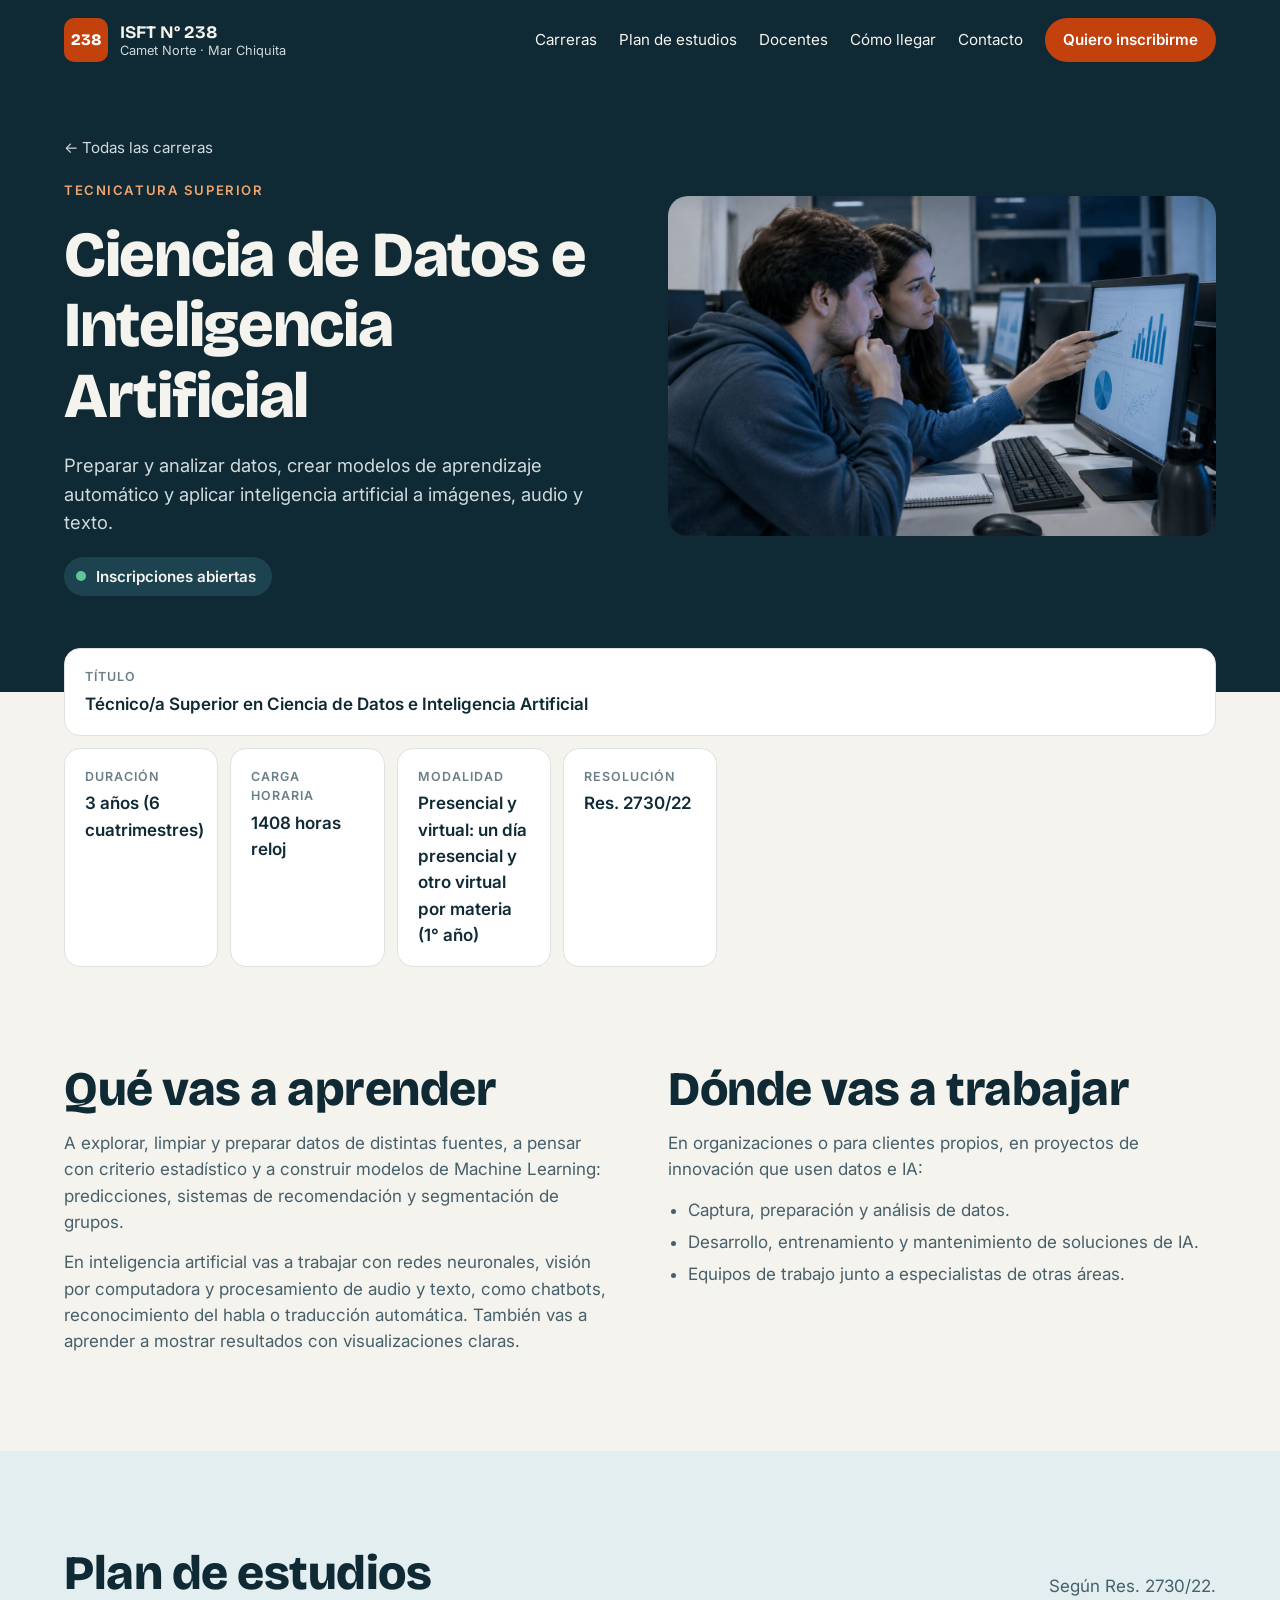
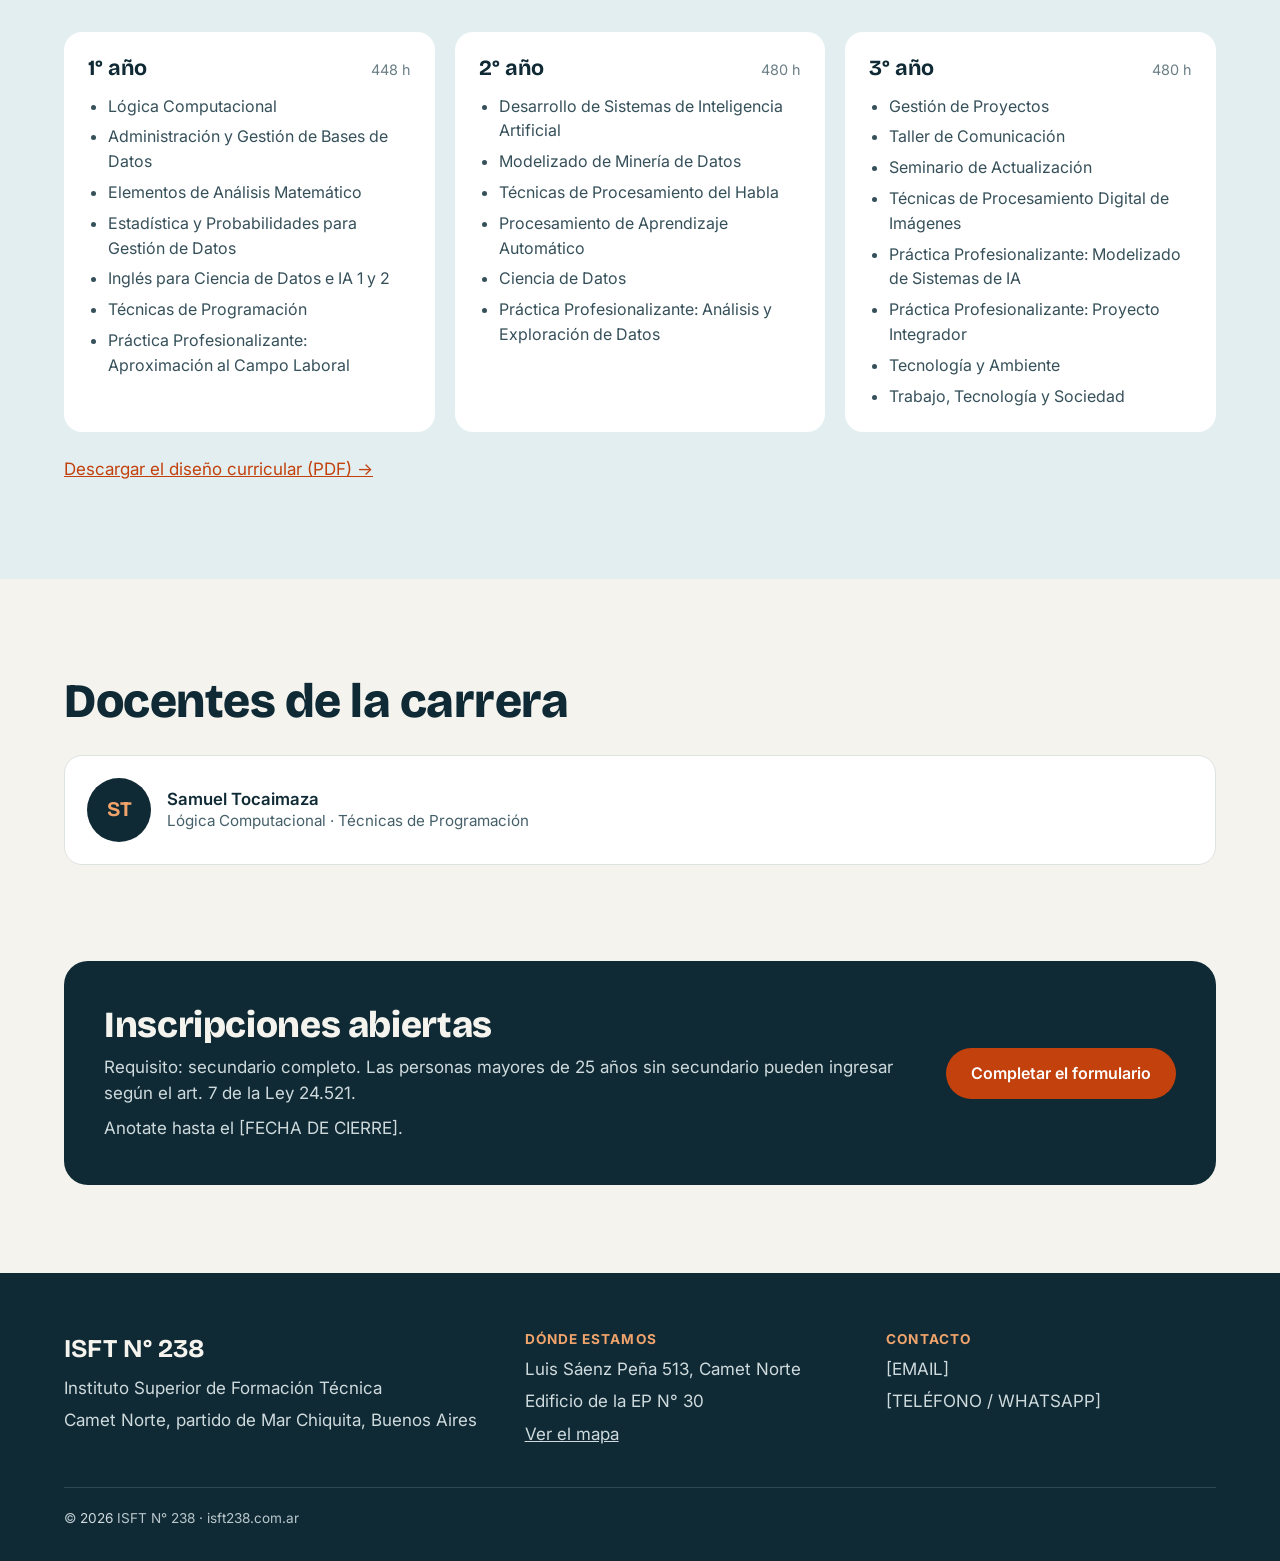
==== carreras/ciencia-de-datos.html @ e7e9926e "carga inicial" ====
<!DOCTYPE html>
<html lang="es">
<head>
  <meta charset="UTF-8">
  <!-- viewport: clave para que el sitio se adapte al ancho del celular -->
  <meta name="viewport" content="width=device-width, initial-scale=1">
  <title>Ciencia de Datos e Inteligencia Artificial · ISFT N° 238</title>
  <meta name="description" content="Tecnicatura Superior en Ciencia de Datos e Inteligencia Artificial en el ISFT N° 238 de Camet Norte: título, plan de estudios y salida laboral.">
  <meta name="theme-color" content="#0F2A35">

  <!-- Tipografías de Google Fonts -->
  <link rel="preconnect" href="https://fonts.googleapis.com">
  <link rel="preconnect" href="https://fonts.gstatic.com" crossorigin>
  <link href="https://fonts.googleapis.com/css2?family=Bricolage+Grotesque:opsz,wght@12..96,700;12..96,800&family=Inter:wght@400;500;600;700&display=swap" rel="stylesheet">

  <!-- Nuestros estilos y nuestro JavaScript (defer = espera a que cargue el HTML) -->
  <link rel="stylesheet" href="../css/estilos.css">
  <script src="../js/main.js" defer></script>
</head>
<body>
  <a class="saltar" href="#contenido">Saltar al contenido</a>

  <!-- ===== ENCABEZADO (queda fijo arriba) ===== -->
  <header class="encabezado">
    <div class="contenedor encabezado__interior">
      <div class="encabezado__barra">
        <a class="marca" href="../index.html" aria-label="ISFT N° 238, ir al inicio">
          <span class="marca__logo" aria-hidden="true">238</span>
          <span class="marca__texto"><strong>ISFT N° 238</strong><span>Camet Norte · Mar Chiquita</span></span>
        </a>
        <!-- Botón hamburguesa (solo celulares y tablets). main.js lo hace funcionar -->
        <button class="menu-boton" type="button" aria-expanded="false" aria-controls="menu-principal" aria-label="Abrir menú">
          <svg class="icono-abrir" aria-hidden="true" viewBox="0 0 24 24" fill="none" stroke="currentColor" stroke-width="2" stroke-linecap="round"><path d="M4 7h16M4 12h16M4 17h16"/></svg>
          <svg class="icono-cerrar" aria-hidden="true" viewBox="0 0 24 24" fill="none" stroke="currentColor" stroke-width="2" stroke-linecap="round"><path d="M6 6l12 12M18 6L6 18"/></svg>
        </button>
      </div>
      <nav class="menu" id="menu-principal" aria-label="Principal">
        <ul>
          <li><a href="../index.html#carreras">Carreras</a></li>
          <li><a href="#plan">Plan de estudios</a></li>
          <li><a href="#docentes">Docentes</a></li>
          <li><a href="../index.html#como-llegar">Cómo llegar</a></li>
          <li><a href="#contacto">Contacto</a></li>
          <li><a class="boton boton--primario" href="../index.html#inscripcion">Quiero inscribirme</a></li>
        </ul>
      </nav>
    </div>
  </header>

  <main id="contenido">

    <!-- ===== PORTADA DE LA CARRERA ===== -->
    <section class="carrera-portada" aria-labelledby="titulo-carrera">
      <div class="contenedor dos-columnas">
        <div class="portada__texto" style="padding-bottom: 0">
          <a class="volver" href="../index.html#carreras">← Todas las carreras</a>
          <p class="etiqueta">Tecnicatura Superior</p>
          <h1 id="titulo-carrera" style="font-size: clamp(2.1rem, 6vw, 4rem)">Ciencia de Datos e Inteligencia Artificial</h1>
          <p class="portada__bajada">Preparar y analizar datos, crear modelos de aprendizaje automático y aplicar inteligencia artificial a imágenes, audio y texto.</p>
          <a class="pildora" href="#inscripcion-carrera">Inscripciones abiertas</a>
        </div>
        <img src="../img/datos.jpg" alt="Dos estudiantes analizan gráficos en una computadora" width="800" height="533">
      </div>
    </section>

    <!-- ===== DATOS RÁPIDOS ===== -->
    <section aria-label="Datos de la carrera">
      <div class="contenedor">
        <div class="grilla datos">
          <div class="dato"><span>Título</span><strong>Técnico/a Superior en Ciencia de Datos e Inteligencia Artificial</strong></div>
          <div class="dato"><span>Duración</span><strong>3 años (6 cuatrimestres)</strong></div>
          <div class="dato"><span>Carga horaria</span><strong>1408 horas reloj</strong></div>
          <div class="dato"><span>Modalidad</span><strong>Presencial y virtual: un día presencial y otro virtual por materia (1° año)</strong></div>
          <div class="dato"><span>Resolución</span><strong>Res. 2730/22</strong></div>
        </div>
      </div>
    </section>

    <!-- ===== QUÉ VAS A APRENDER / DÓNDE VAS A TRABAJAR ===== -->
    <section class="seccion">
      <div class="contenedor dos-columnas dos-columnas--arriba">
        <div class="texto-carrera">
          <h2>Qué vas a aprender</h2>
          <p>A explorar, limpiar y preparar datos de distintas fuentes, a pensar con criterio estadístico y a construir modelos de Machine Learning: predicciones, sistemas de recomendación y segmentación de grupos.</p>
          <p>En inteligencia artificial vas a trabajar con redes neuronales, visión por computadora y procesamiento de audio y texto, como chatbots, reconocimiento del habla o traducción automática. También vas a aprender a mostrar resultados con visualizaciones claras.</p>
        </div>
        <div class="texto-carrera">
          <h2>Dónde vas a trabajar</h2>
          <p>En organizaciones o para clientes propios, en proyectos de innovación que usen datos e IA:</p>
          <ul>
            <li>Captura, preparación y análisis de datos.</li>
            <li>Desarrollo, entrenamiento y mantenimiento de soluciones de IA.</li>
            <li>Equipos de trabajo junto a especialistas de otras áreas.</li>
          </ul>
        </div>
      </div>
    </section>

    <!-- ===== PLAN DE ESTUDIOS ===== -->
    <section class="seccion seccion--celeste" id="plan" aria-labelledby="titulo-plan">
      <div class="contenedor">
        <div class="seccion__cabecera">
          <h2 id="titulo-plan">Plan de estudios</h2>
          <p>Según Res. 2730/22.</p>
        </div>
        <div class="grilla" style="--min: 300px">
          <div class="anio">
            <div class="anio__cabecera"><h3>1° año</h3><span class="anio__horas">448 h</span></div>
            <ul>
              <li>Lógica Computacional</li>
              <li>Administración y Gestión de Bases de Datos</li>
              <li>Elementos de Análisis Matemático</li>
              <li>Estadística y Probabilidades para Gestión de Datos</li>
              <li>Inglés para Ciencia de Datos e IA 1 y 2</li>
              <li>Técnicas de Programación</li>
              <li>Práctica Profesionalizante: Aproximación al Campo Laboral</li>
            </ul>
          </div>
          <div class="anio">
            <div class="anio__cabecera"><h3>2° año</h3><span class="anio__horas">480 h</span></div>
            <ul>
              <li>Desarrollo de Sistemas de Inteligencia Artificial</li>
              <li>Modelizado de Minería de Datos</li>
              <li>Técnicas de Procesamiento del Habla</li>
              <li>Procesamiento de Aprendizaje Automático</li>
              <li>Ciencia de Datos</li>
              <li>Práctica Profesionalizante: Análisis y Exploración de Datos</li>
            </ul>
          </div>
          <div class="anio">
            <div class="anio__cabecera"><h3>3° año</h3><span class="anio__horas">480 h</span></div>
            <ul>
              <li>Gestión de Proyectos</li>
              <li>Taller de Comunicación</li>
              <li>Seminario de Actualización</li>
              <li>Técnicas de Procesamiento Digital de Imágenes</li>
              <li>Práctica Profesionalizante: Modelizado de Sistemas de IA</li>
              <li>Práctica Profesionalizante: Proyecto Integrador</li>
              <li>Tecnología y Ambiente</li>
              <li>Trabajo, Tecnología y Sociedad</li>
            </ul>
          </div>
        </div>
        <p style="margin-top: 24px"><a href="#">Descargar el diseño curricular (PDF) →</a></p>
      </div>
    </section>

    <!-- ===== DOCENTES DE LA CARRERA ===== -->
    <section class="seccion" id="docentes" aria-labelledby="titulo-docentes">
      <div class="contenedor">
        <h2 id="titulo-docentes" style="margin-bottom: 28px">Docentes de la carrera</h2>
        <div class="grilla" style="--min: 260px">
          <article class="docente">
            <span class="docente__avatar docente__avatar--lleno" aria-hidden="true">ST</span>
            <div>
              <h3>Samuel Tocaimaza</h3>
              <p class="docente__materias">Lógica Computacional · Técnicas de Programación</p>
            </div>
          </article>
        </div>
      </div>
    </section>

    <!-- ===== INSCRIPCIÓN ===== -->
    <section id="inscripcion-carrera" style="padding-bottom: 88px">
      <div class="contenedor">
        <div class="banda">
          <div class="banda__texto">
            <h2 style="font-size: clamp(1.6rem, 3.4vw, 2.3rem)">Inscripciones abiertas</h2>
            <p>Requisito: secundario completo. Las personas mayores de 25 años sin secundario pueden ingresar según el art. 7 de la Ley 24.521.</p>
            <p>Anotate hasta el [FECHA DE CIERRE].</p>
          </div>
          <a class="boton boton--primario" href="#">Completar el formulario</a>
        </div>
      </div>
    </section>

  </main>

  <!-- ===== PIE DE PÁGINA ===== -->
  <footer class="pie" id="contacto">
    <div class="contenedor">
      <div class="pie__columnas">
        <div>
          <strong class="pie__nombre">ISFT N° 238</strong>
          <span>Instituto Superior de Formación Técnica</span>
          <span>Camet Norte, partido de Mar Chiquita, Buenos Aires</span>
        </div>
        <div>
          <strong class="pie__titulo">Dónde estamos</strong>
          <span>Luis Sáenz Peña 513, Camet Norte</span>
          <span>Edificio de la EP N° 30</span>
          <a href="../index.html#como-llegar">Ver el mapa</a>
        </div>
        <div>
          <strong class="pie__titulo">Contacto</strong>
          <span>[EMAIL]</span>
          <span>[TELÉFONO / WHATSAPP]</span>
        </div>
      </div>
      <p class="pie__legal">© <span data-anio>2026</span> ISFT N° 238 · isft238.com.ar</p>
    </div>
  </footer>

  <!-- Lugar reservado para el chatbot (pendiente) -->
  <div id="chatbot"></div>
</body>
</html>
---- css/estilos.css ----
/* =========================================================
   ISFT N° 238 — Hoja de estilos principal
   Estilo "Costa abierta"
   ---------------------------------------------------------
   Enfoque MOBILE FIRST: primero escribimos los estilos para
   celulares y después, con @media (min-width: ...), sumamos
   los cambios para pantallas más grandes.
   ========================================================= */

/* ---------- 1. Variables (colores, tipografías, medidas) ----------
   Si cambiamos un color acá, cambia en todo el sitio. */
:root {
  --azul: #0F2A35;          /* azul petróleo: encabezado, pie, títulos */
  --azul-2: #1D4250;        /* variante más clara del azul */
  --arena: #F5F3EE;         /* fondo general */
  --celeste: #E3EEF0;       /* fondo de secciones alternas */
  --blanco: #FFFFFF;
  --acento: #C2410C;        /* naranja atardecer: botones y enlaces */
  --acento-oscuro: #9A3412;
  --acento-suave: #F0A36B;  /* naranja claro sobre fondo oscuro */
  --verde-mar: #1F5F6E;
  --texto: #0F2A35;
  --texto-2: #46606A;       /* texto secundario */
  --texto-claro: #CFDADD;   /* texto secundario sobre azul */
  --gris: #6B7F86;
  --linea: #DDE3E1;
  --ok: #5EC79A;            /* punto verde de "inscripciones abiertas" */

  --fuente-titulos: 'Bricolage Grotesque', system-ui, sans-serif;
  --fuente-texto: 'Inter', system-ui, sans-serif;

  --ancho-max: 1200px;      /* ancho máximo del contenido */
  --margen: 20px;           /* margen lateral en celulares */
  --radio: 18px;            /* esquinas redondeadas */
}

/* ---------- 2. Base ---------- */
*, *::before, *::after { box-sizing: border-box; }

html { scroll-behavior: smooth; }
/* El encabezado es fijo (sticky): dejamos lugar para que los títulos
   no queden tapados al saltar a una sección con un enlace #ancla. */
section[id], footer[id] { scroll-margin-top: 80px; }

body {
  margin: 0;
  background: var(--arena);
  color: var(--texto);
  font-family: var(--fuente-texto);
  font-size: 17px;
  line-height: 1.55;
  -webkit-font-smoothing: antialiased;
}

img { max-width: 100%; display: block; }  /* las imágenes nunca desbordan */
a { color: var(--acento); }
a:hover { color: var(--acento-oscuro); }

h1, h2, h3 {
  font-family: var(--fuente-titulos);
  line-height: 1.1;
  margin: 0;
}
/* clamp(mínimo, ideal, máximo): el tamaño crece con la pantalla */
h1 { font-size: clamp(2.3rem, 7vw, 4.7rem); font-weight: 800; letter-spacing: -0.02em; }
h2 { font-size: clamp(1.9rem, 4.5vw, 3rem); font-weight: 800; letter-spacing: -0.01em; }
h3 { font-size: 1.35rem; font-weight: 700; line-height: 1.2; }
p { margin: 0; }

/* Texto solo para lectores de pantalla (accesibilidad) */
.solo-lectores {
  position: absolute; width: 1px; height: 1px; overflow: hidden;
  clip: rect(0 0 0 0); white-space: nowrap;
}

/* Enlace "Saltar al contenido" para quien navega con teclado */
.saltar {
  position: absolute; left: 16px; top: -60px; z-index: 100;
  background: var(--acento); color: var(--blanco);
  padding: 10px 16px; border-radius: 8px; font-weight: 600;
}
.saltar:focus { top: 12px; color: var(--blanco); }

/* Contorno visible al navegar con teclado */
:focus-visible { outline: 3px solid var(--acento-suave); outline-offset: 3px; }

/* ---------- 3. Utilidades de layout ---------- */
.contenedor {
  width: 100%;
  max-width: var(--ancho-max);
  margin: 0 auto;
  padding: 0 var(--margen);
}
.seccion { padding: 64px 0; }
.seccion--celeste { background: var(--celeste); }
.seccion--blanca { background: var(--blanco); }

/* Encabezado de sección: título a la izquierda, bajada a la derecha */
.seccion__cabecera {
  display: flex; flex-wrap: wrap; gap: 12px 24px;
  justify-content: space-between; align-items: flex-end;
  margin-bottom: 32px;
}
.seccion__cabecera p { max-width: 28rem; color: var(--texto-2); }

.etiqueta {                  /* texto chico en mayúsculas sobre los títulos */
  font-size: 0.82rem; font-weight: 600; letter-spacing: 0.12em;
  text-transform: uppercase; color: var(--acento-suave);
}

/* Grilla automática: tantas columnas como entren, cada una de al menos --min */
.grilla {
  display: grid;
  grid-template-columns: repeat(auto-fit, minmax(min(100%, var(--min, 280px)), 1fr));
  gap: 20px;
}

/* ---------- 4. Botones ---------- */
.boton {
  display: inline-flex; align-items: center; justify-content: center; gap: 10px;
  min-height: 48px;                 /* área cómoda para tocar con el dedo */
  padding: 12px 24px;
  border-radius: 999px;
  border: 1.5px solid transparent;
  font-weight: 600; font-size: 1rem;
  text-decoration: none; text-align: center;
  cursor: pointer;
  transition: background .2s, color .2s, transform .2s;
}
.boton:hover { transform: translateY(-1px); }
.boton--primario { background: var(--acento); color: var(--blanco); }
.boton--primario:hover { background: var(--acento-oscuro); color: var(--blanco); }
.boton--contorno-claro { border-color: var(--arena); color: var(--arena); }
.boton--contorno-claro:hover { background: var(--arena); color: var(--azul); }
.boton--contorno { border-color: var(--azul); color: var(--azul); }
.boton--contorno:hover { background: var(--azul); color: var(--arena); }
.boton--oscuro { background: var(--azul); color: var(--arena); }
.boton--oscuro:hover { background: var(--azul-2); color: var(--arena); }
.botones { display: flex; flex-wrap: wrap; gap: 12px; }

/* Píldora "Inscripciones abiertas" con punto verde */
.pildora {
  display: inline-flex; align-items: center; gap: 10px;
  background: var(--azul-2); color: var(--arena);
  padding: 8px 16px 8px 12px; border-radius: 999px;
  font-size: 0.95rem; font-weight: 600; text-decoration: none;
}
.pildora:hover { color: var(--blanco); }
.pildora::before {
  content: ""; width: 10px; height: 10px; border-radius: 50%;
  background: var(--ok);
}

/* ---------- 5. Encabezado y menú ---------- */
.encabezado {
  position: sticky; top: 0; z-index: 50;   /* queda fijo arriba al hacer scroll */
  background: var(--azul); color: var(--arena);
  transition: box-shadow .2s;
}
.encabezado.con-sombra { box-shadow: 0 4px 18px rgba(0, 0, 0, .25); } /* lo agrega main.js */
.encabezado__barra {
  display: flex; align-items: center; justify-content: space-between; gap: 16px;
  min-height: 72px;
}
.marca { display: flex; align-items: center; gap: 12px; color: var(--arena); text-decoration: none; }
.marca:hover { color: var(--arena); }
.marca__logo {
  width: 44px; height: 44px; border-radius: 10px; flex: none;
  background: var(--acento); color: var(--blanco);
  display: grid; place-items: center;
  font-family: var(--fuente-titulos); font-weight: 800; font-size: 1rem;
}
.marca__texto { display: flex; flex-direction: column; line-height: 1.2; }
.marca__texto strong { font-family: var(--fuente-titulos); font-size: 1.1rem; }
.marca__texto span { font-size: 0.8rem; color: var(--texto-claro); }

/* Botón hamburguesa: solo se ve en pantallas chicas */
.menu-boton {
  width: 48px; height: 48px; border: 0; border-radius: 10px;
  background: var(--azul-2); color: var(--arena); cursor: pointer;
  display: grid; place-items: center;
}
.menu-boton svg { width: 24px; height: 24px; }
.menu-boton .icono-cerrar { display: none; }
.menu-boton[aria-expanded="true"] .icono-abrir { display: none; }
.menu-boton[aria-expanded="true"] .icono-cerrar { display: block; }

/* En celulares el menú es un panel que se despliega debajo de la barra */
.menu {
  display: none;
  padding: 8px 0 20px;
}
.menu.abierto { display: block; }     /* main.js agrega/quita la clase "abierto" */
.menu ul { list-style: none; margin: 0; padding: 0; display: flex; flex-direction: column; }
.menu a {
  display: block; padding: 14px 4px;
  color: var(--arena); text-decoration: none; font-size: 1.05rem;
  border-bottom: 1px solid var(--azul-2);
}
.menu a:hover { color: var(--acento-suave); }
.menu .boton { margin-top: 16px; width: 100%; border-bottom: 0; color: var(--blanco); }

/* ---------- 6. Portada (hero) ---------- */
.portada { background: var(--azul); color: var(--arena); padding-top: 40px; }
.portada__grilla { display: grid; gap: 40px; }
.portada__texto { display: flex; flex-direction: column; align-items: flex-start; gap: 20px; }
.portada__bajada { font-size: 1.15rem; color: var(--texto-claro); max-width: 34rem; }
.portada__lema {
  font-size: 0.95rem; font-weight: 600; letter-spacing: 0.1em;
  text-transform: uppercase; color: var(--acento-suave);
}
.portada__foto img {
  width: 100%; height: clamp(220px, 45vw, 340px);
  object-fit: cover; border-radius: 20px 20px 0 0;
}
/* Franjas tipo horizonte debajo de la foto */
.horizonte { height: 14px; background: var(--acento-suave); }
.horizonte + .horizonte { height: 10px; background: #2E7D8C; }

/* ---------- 7. Tarjetas ---------- */
.tarjeta {
  background: var(--blanco);
  border: 1px solid var(--linea);
  border-radius: var(--radio);
  overflow: hidden;
  display: flex; flex-direction: column;
}
.tarjeta__foto { width: 100%; height: 190px; object-fit: cover; }
.tarjeta__cuerpo { padding: 24px; display: flex; flex-direction: column; gap: 12px; flex-grow: 1; }
.tarjeta__numero { font-family: var(--fuente-titulos); font-weight: 700; font-size: 0.95rem; color: var(--gris); }
.tarjeta__cuerpo p { color: var(--texto-2); font-size: 1rem; }
.tarjeta__enlace { margin-top: auto; font-weight: 600; }  /* margin-top:auto lo empuja abajo */

.tarjeta--oscura {
  background: var(--azul); color: var(--arena); border: 0;
  padding: 28px; justify-content: center; gap: 14px;
}
.tarjeta--oscura p { color: var(--texto-claro); }
.tarjeta--oscura .boton { align-self: flex-start; }

/* Tarjeta de docente */
.docente {
  background: var(--blanco); border-radius: var(--radio); padding: 22px;
  display: flex; gap: 16px; align-items: center;
}
.seccion--blanca .docente, .seccion:not(.seccion--celeste) .docente { border: 1px solid var(--linea); }
.docente__avatar {
  flex: none; width: 64px; height: 64px; border-radius: 50%;
  background: var(--celeste); color: var(--verde-mar);
  display: grid; place-items: center;
  font-family: var(--fuente-titulos); font-weight: 700; font-size: 1.3rem;
}
.docente__avatar--lleno { background: var(--azul); color: var(--acento-suave); }
.docente__avatar svg { width: 28px; height: 28px; }
.docente h3 { font-family: var(--fuente-texto); font-size: 1.05rem; font-weight: 600; }
.docente__carrera { color: var(--verde-mar); font-weight: 500; font-size: 0.95rem; }
.docente__materias { color: var(--texto-2); font-size: 0.95rem; }

/* Noticias */
.noticia { padding: 26px; gap: 10px; }
.noticia--destacada { background: var(--arena); }
.noticia__meta { display: flex; justify-content: space-between; align-items: center; gap: 8px; }
.noticia__categoria {
  background: var(--celeste); color: var(--verde-mar);
  font-size: 0.8rem; font-weight: 600; padding: 4px 10px; border-radius: 999px;
}
.noticia--destacada .noticia__categoria { background: var(--azul); color: var(--arena); }
.noticia__fecha { font-size: 0.85rem; color: var(--gris); }
.noticia p { color: var(--texto-2); }

/* ---------- 8. Bloques de dos columnas ---------- */
.dos-columnas { display: grid; gap: 40px; align-items: center; }

/* Espacio reservado para imágenes que todavía no tenemos */
.reservado {
  min-height: 300px; border-radius: 20px;
  background: var(--blanco); border: 2px dashed #A9BAC0;
  display: flex; flex-direction: column; align-items: center; justify-content: center;
  gap: 12px; color: var(--texto-2); text-align: center; padding: 24px;
}
.reservado svg { width: 44px; height: 44px; color: var(--verde-mar); }

/* Pasos de inscripción (lista numerada) */
.pasos { list-style: none; margin: 0; padding: 0; display: flex; flex-direction: column; gap: 16px; }
.paso {
  display: flex; gap: 18px; align-items: flex-start;
  background: var(--blanco); border: 1px solid var(--linea);
  border-radius: 16px; padding: 20px;
}
.paso__numero {
  flex: none; width: 40px; height: 40px; border-radius: 50%;
  background: var(--azul); color: var(--arena);
  display: grid; place-items: center; font-weight: 700;
}
.paso h3 { font-family: var(--fuente-texto); font-size: 1.1rem; font-weight: 600; margin-bottom: 4px; }
.paso p { color: var(--texto-2); }

.estado {
  display: inline-flex; align-items: center; gap: 8px;
  font-size: 0.9rem; font-weight: 600; color: var(--verde-mar);
}
.estado::before { content: ""; width: 10px; height: 10px; border-radius: 50%; background: #2E9A6B; }

/* ---------- 9. Mapa ---------- */
.mapa {
  position: relative; width: 100%;
  aspect-ratio: 4 / 3;                /* mantiene la proporción en cualquier ancho */
  border-radius: 20px; overflow: hidden;
  background: var(--blanco);
}
.mapa iframe { position: absolute; inset: 0; width: 100%; height: 100%; border: 0; }
/* Texto que se ve detrás del mapa mientras carga (o si no hay conexión) */
.mapa__cargando {
  position: absolute; inset: 0; display: grid; place-items: center;
  color: var(--gris); font-size: 0.95rem;
}

@media (min-width: 960px) {
  .datos { --min: 180px; }
  .datos .dato:first-child { grid-column: auto; }
}

/* ---------- 10. Páginas de carrera ---------- */
.carrera-portada { background: var(--azul); color: var(--arena); padding: 40px 0 80px; }
.carrera-portada .dos-columnas img {
  width: 100%; height: clamp(220px, 45vw, 340px); object-fit: cover; border-radius: 20px;
}
.volver { color: var(--texto-claro); text-decoration: none; font-size: 0.95rem; }
.volver:hover { color: var(--arena); }

/* Datos rápidos: suben y se superponen con la portada (margen negativo) */
.datos { margin-top: -44px; position: relative; --min: 150px; gap: 12px; }
.datos .dato:first-child { grid-column: 1 / -1; }  /* el título ocupa toda la fila */
.dato { background: var(--blanco); border: 1px solid var(--linea); border-radius: 16px; padding: 18px 20px; }
.dato span {
  display: block; font-size: 0.78rem; font-weight: 600;
  letter-spacing: 0.08em; text-transform: uppercase; color: var(--gris);
}
.dato strong { display: block; margin-top: 4px; font-weight: 600; }

.texto-carrera { display: flex; flex-direction: column; gap: 14px; }
.texto-carrera p, .texto-carrera li { color: var(--texto-2); }
.texto-carrera ul { margin: 0; padding-left: 20px; display: flex; flex-direction: column; gap: 6px; }
.nota { font-size: 0.92rem; color: var(--gris) !important; }

.anio { background: var(--blanco); border-radius: var(--radio); padding: 24px; }
.anio__cabecera { display: flex; justify-content: space-between; align-items: baseline; gap: 8px; margin-bottom: 12px; }
.anio__horas { font-size: 0.9rem; color: var(--gris); }
.anio ul { margin: 0; padding-left: 20px; display: flex; flex-direction: column; gap: 6px; color: #36505A; font-size: 1rem; }

/* Banda de inscripción al final de cada carrera */
.banda {
  background: var(--azul); color: var(--arena);
  border-radius: 24px; padding: 32px 24px;
  display: flex; flex-wrap: wrap; gap: 24px; align-items: center; justify-content: space-between;
}
.banda__texto { flex: 1 1 420px; display: flex; flex-direction: column; gap: 8px; }
.banda__texto p { color: var(--texto-claro); }

/* ---------- 11. Pie de página ---------- */
.pie { background: var(--azul); color: var(--arena); padding: 56px 0 32px; }
.pie__columnas { display: grid; gap: 32px; }
.pie__columnas div { display: flex; flex-direction: column; gap: 6px; }
.pie__titulo {
  font-size: 0.85rem; font-weight: 700; letter-spacing: 0.08em;
  text-transform: uppercase; color: var(--acento-suave);
}
.pie__nombre { font-family: var(--fuente-titulos); font-size: 1.6rem; }
.pie span, .pie a { color: var(--texto-claro); }
.pie a:hover { color: var(--arena); }
.pie__legal {
  margin-top: 40px; padding-top: 20px; border-top: 1px solid #2C4954;
  font-size: 0.85rem; color: #B9C7CC;
}

/* =========================================================
   12. PANTALLAS MÁS GRANDES
   ========================================================= */

/* Tablets (desde 600px) */
@media (min-width: 600px) {
  :root { --margen: 24px; }
  .seccion { padding: 80px 0; }
  .banda { padding: 44px 40px; }
  .pie__columnas { grid-template-columns: repeat(2, minmax(0, 1fr)); }
}

/* Escritorio (desde 960px): menú horizontal y columnas lado a lado */
@media (min-width: 960px) {
  .seccion { padding: 96px 0; }

  .menu-boton { display: none; }        /* chau hamburguesa */
  .encabezado__barra { min-height: 80px; }
  .encabezado__interior { display: flex; align-items: center; justify-content: space-between; gap: 24px; }
  .menu { display: block !important; padding: 0; }
  .menu ul { flex-direction: row; align-items: center; gap: 4px 22px; flex-wrap: wrap; }
  .menu a { padding: 8px 0; border: 0; font-size: 0.95rem; }
  .menu .boton { margin: 0; width: auto; padding: 10px 18px; min-height: 44px; }

  .portada { padding-top: 64px; }
  .portada__grilla { grid-template-columns: 1.1fr 1fr; align-items: end; gap: 48px; }
  .portada__texto { padding-bottom: 72px; }

  .dos-columnas { grid-template-columns: repeat(2, minmax(0, 1fr)); gap: 56px; }
  .dos-columnas--angosta-izq { grid-template-columns: 2fr 3fr; }
  .dos-columnas--arriba { align-items: start; }

  .carrera-portada { padding: 56px 0 96px; }
  .pie__columnas { grid-template-columns: 1.3fr 1fr 1fr; }
}

/* Si la persona pidió menos animaciones en su sistema, las desactivamos */
@media (prefers-reduced-motion: reduce) {
  html { scroll-behavior: auto; }
  * { transition: none !important; }
}
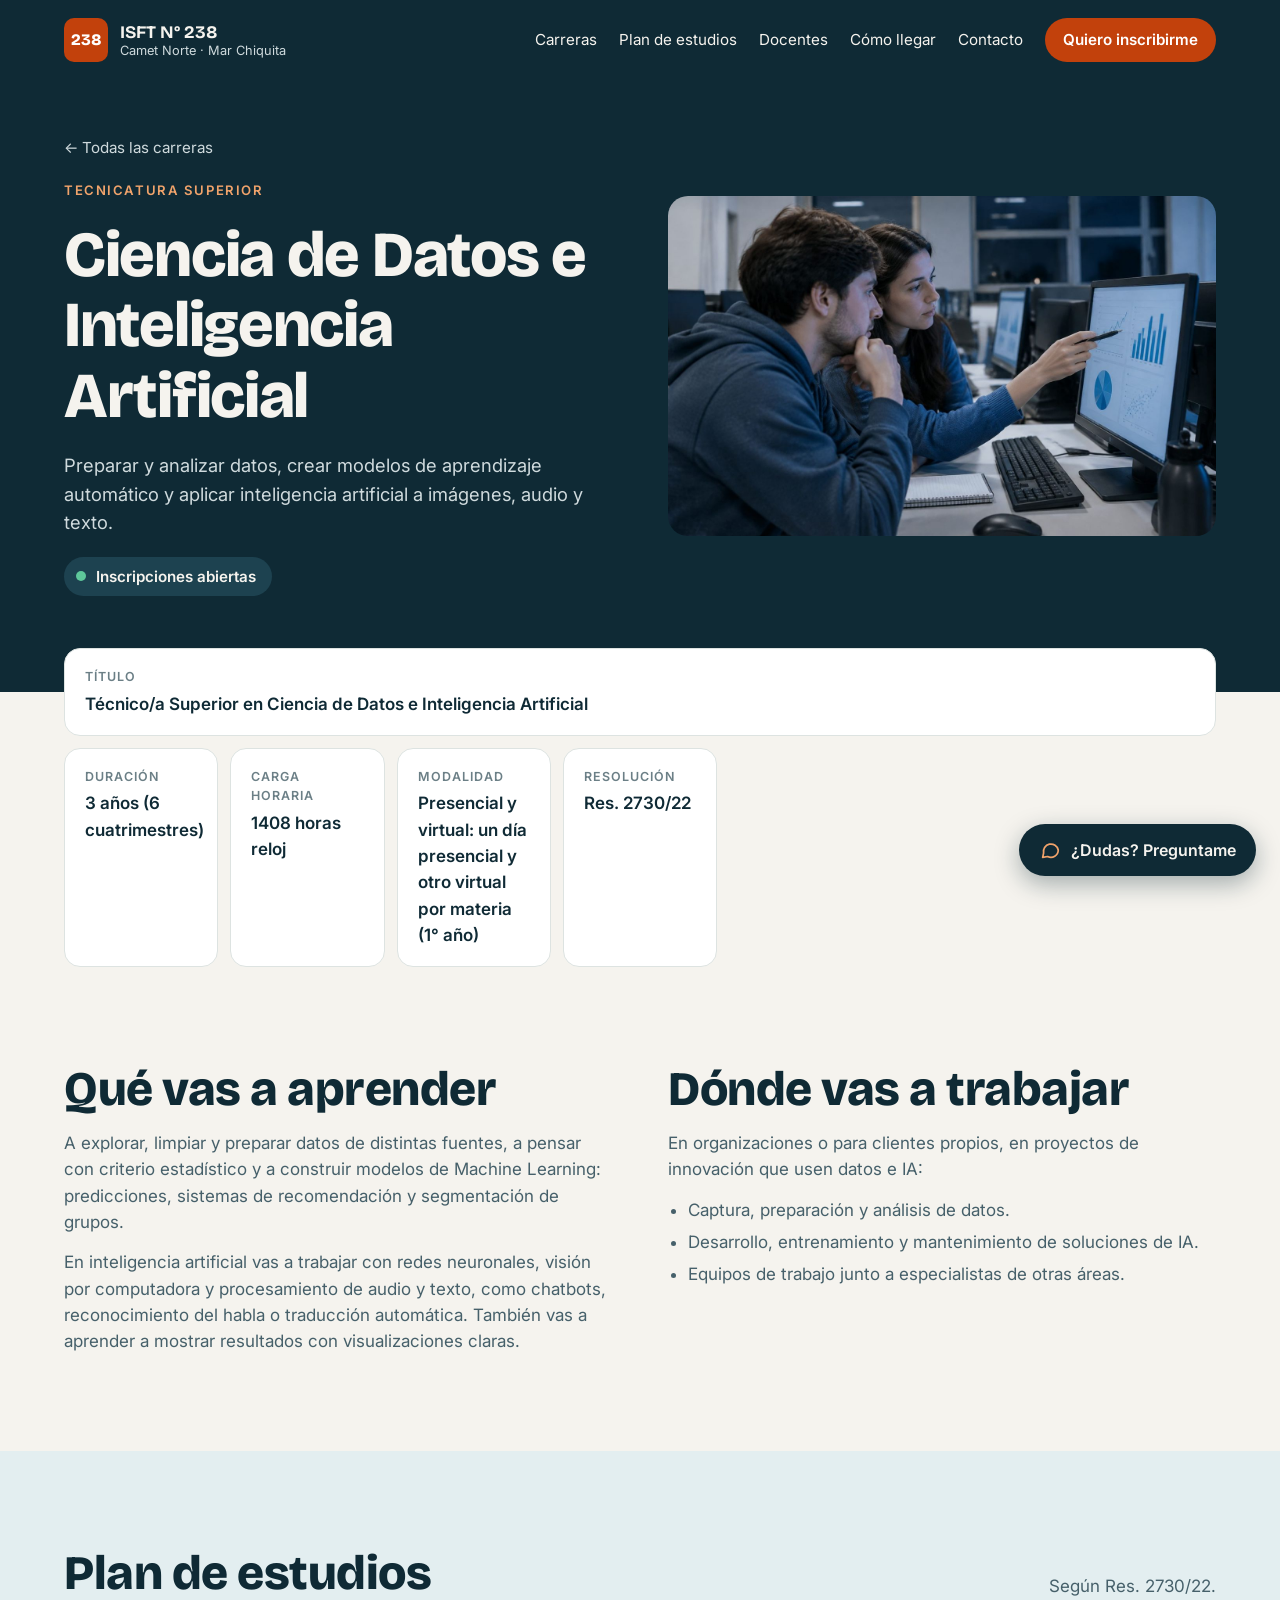
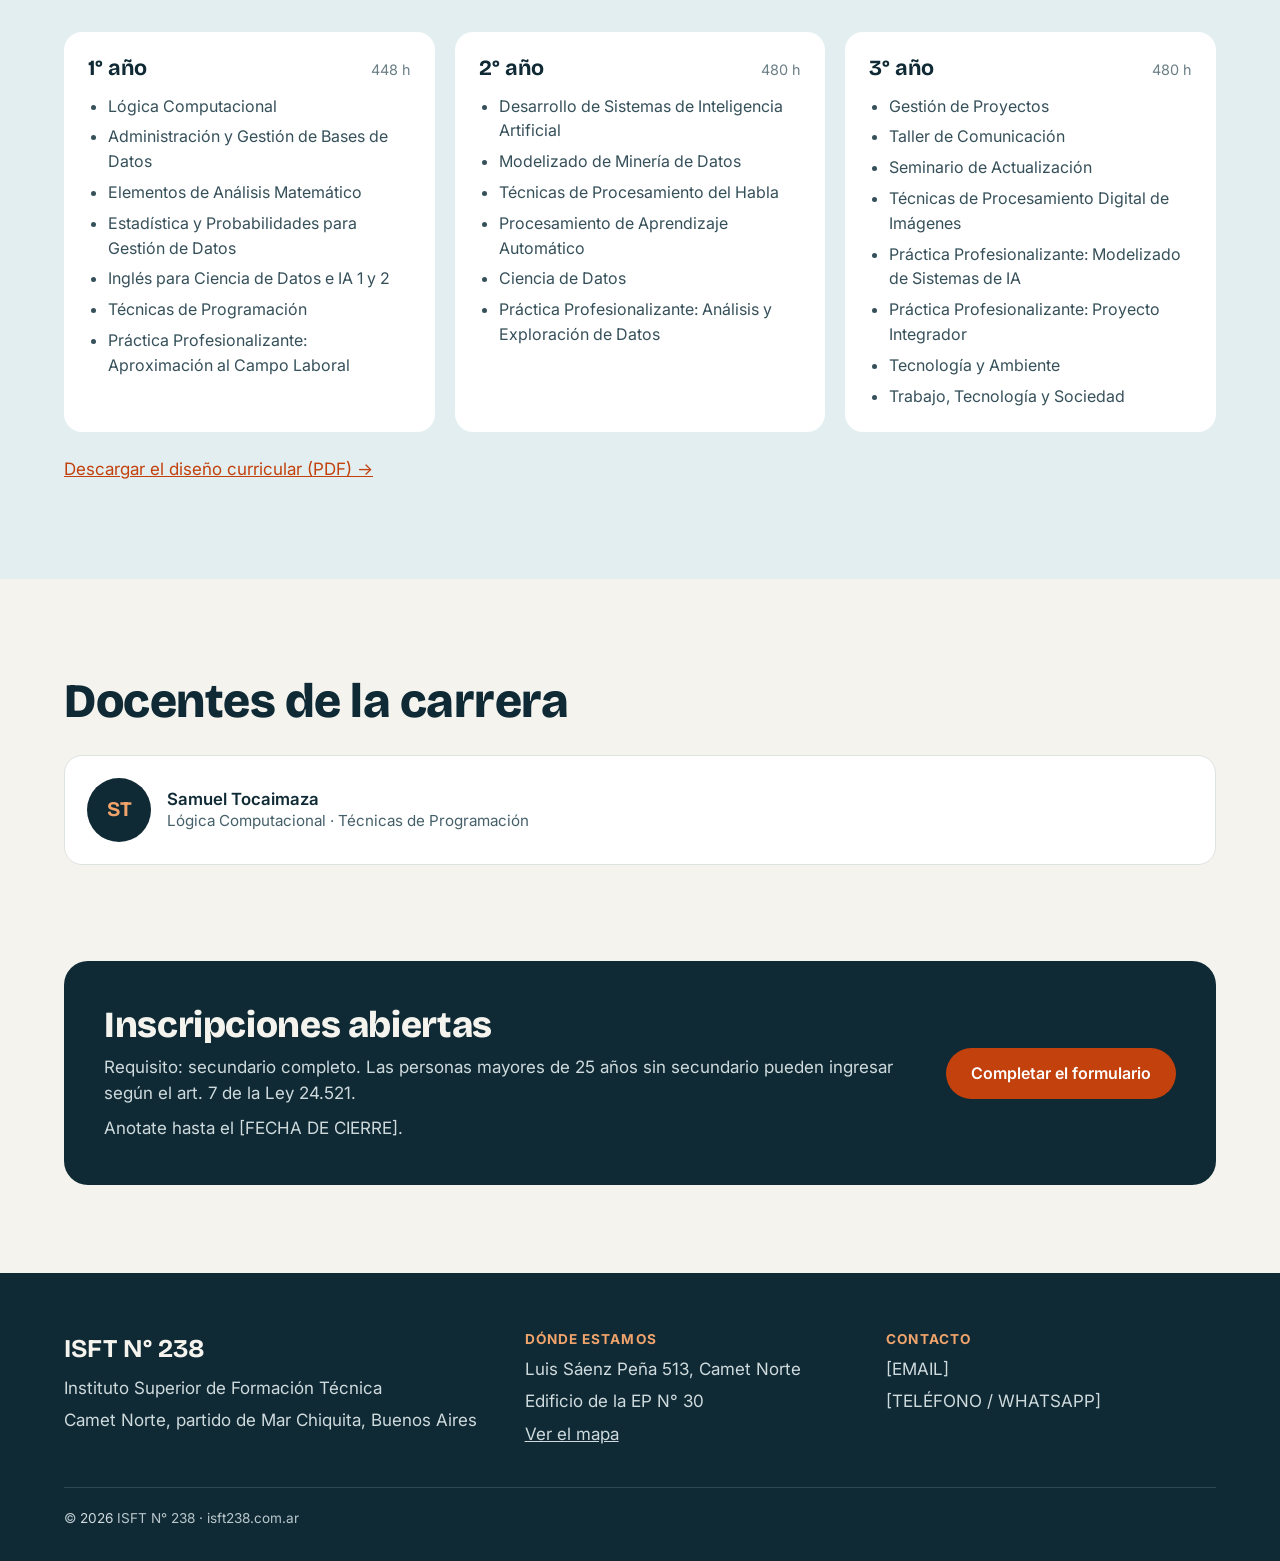
==== commit 90cb4ede: "chatbot" ====
--- a/carreras/ciencia-de-datos.html
+++ b/carreras/ciencia-de-datos.html
@@ -16,6 +16,7 @@
   <!-- Nuestros estilos y nuestro JavaScript (defer = espera a que cargue el HTML) -->
   <link rel="stylesheet" href="../css/estilos.css">
   <script src="../js/main.js" defer></script>
+  <script src="../js/chatbot.js" defer></script>
 </head>
 <body>
   <a class="saltar" href="#contenido">Saltar al contenido</a>
@@ -202,7 +203,7 @@
     </div>
   </footer>
 
-  <!-- Lugar reservado para el chatbot (pendiente) -->
+  <!-- Chatbot: lo arma js/chatbot.js -->
   <div id="chatbot"></div>
 </body>
 </html>
--- a/css/estilos.css
+++ b/css/estilos.css
@@ -409,8 +409,120 @@
   .pie__columnas { grid-template-columns: 1.3fr 1fr 1fr; }
 }
 
+/* =========================================================
+   13. CHATBOT
+   En celulares la ventana ocupa casi toda la pantalla;
+   en pantallas grandes es una ventanita abajo a la derecha.
+   ========================================================= */
+#chatbot {
+  position: fixed; right: 16px; bottom: 16px; z-index: 60;
+  display: flex; flex-direction: column; align-items: flex-end; gap: 12px;
+}
+.chat-boton {
+  display: inline-flex; align-items: center; gap: 10px;
+  min-height: 52px; padding: 12px 20px;
+  border: 0; border-radius: 999px; cursor: pointer;
+  background: var(--azul); color: var(--arena);
+  font: 600 1rem var(--fuente-texto);
+  box-shadow: 0 8px 24px rgba(15, 42, 53, .35);
+}
+.chat-boton svg { width: 22px; height: 22px; color: var(--acento-suave); }
+.chat-boton:hover { background: var(--azul-2); }
+/* Con el chat abierto en celular, escondemos el botón (la ventana tiene su X) */
+.chat-abierto .chat-boton { display: none; }
+
+.chat {
+  position: fixed; inset: 8px;          /* celular: casi pantalla completa */
+  display: flex; flex-direction: column;
+  background: var(--blanco); border-radius: 20px; overflow: hidden;
+  box-shadow: 0 12px 40px rgba(15, 42, 53, .35);
+}
+.chat[hidden] { display: none; }
+.chat__cabecera {
+  background: var(--azul); color: var(--arena);
+  padding: 12px 12px 12px 16px;
+  display: flex; align-items: center; justify-content: space-between; gap: 12px;
+}
+.chat__titulo { display: flex; align-items: center; gap: 10px; line-height: 1.25; }
+.chat__titulo strong { display: block; font-size: 1rem; }
+.chat__titulo span:not(.chat__avatar) { font-size: 0.8rem; color: var(--texto-claro); }
+.chat__avatar {
+  width: 38px; height: 38px; border-radius: 10px; flex: none;
+  background: var(--acento); color: var(--blanco);
+  display: grid; place-items: center;
+  font-family: var(--fuente-titulos); font-weight: 800; font-size: 0.85rem;
+}
+.chat__cerrar {
+  width: 44px; height: 44px; border: 0; border-radius: 10px; cursor: pointer;
+  background: transparent; color: var(--arena); display: grid; place-items: center;
+}
+.chat__cerrar:hover { background: var(--azul-2); }
+.chat__cerrar svg { width: 20px; height: 20px; }
+
+.chat__mensajes {
+  flex: 1; overflow-y: auto; padding: 16px;
+  background: var(--arena);
+  display: flex; flex-direction: column; gap: 10px;
+}
+.chat__mensaje {
+  max-width: 85%; padding: 10px 14px;
+  font-size: 0.95rem; line-height: 1.45; white-space: pre-line;
+}
+.chat__mensaje--bot {
+  align-self: flex-start; background: var(--blanco); border: 1px solid var(--linea);
+  border-radius: 16px 16px 16px 4px;
+}
+.chat__mensaje--usuario {
+  align-self: flex-end; background: var(--azul); color: var(--arena);
+  border-radius: 16px 16px 4px 16px;
+}
+/* Los tres puntitos de "escribiendo..." */
+.chat__mensaje--escribiendo { display: flex; gap: 5px; padding: 14px; }
+.chat__mensaje--escribiendo span {
+  width: 7px; height: 7px; border-radius: 50%; background: var(--gris);
+  animation: rebote 1s infinite ease-in-out;
+}
+.chat__mensaje--escribiendo span:nth-child(2) { animation-delay: .15s; }
+.chat__mensaje--escribiendo span:nth-child(3) { animation-delay: .3s; }
+@keyframes rebote { 0%, 80%, 100% { opacity: .3; transform: translateY(0); } 40% { opacity: 1; transform: translateY(-4px); } }
+
+.chat__sugerencias {
+  display: flex; gap: 6px; padding: 10px 12px 0;
+  overflow-x: auto;                    /* en celular se desplazan de costado */
+  border-top: 1px solid var(--linea);
+}
+.chat__sugerencias button {
+  flex: none; min-height: 36px; padding: 6px 12px;
+  border: 1px solid var(--azul); border-radius: 999px;
+  background: var(--blanco); color: var(--azul);
+  font: 500 0.85rem var(--fuente-texto); cursor: pointer;
+}
+.chat__sugerencias button:hover { background: var(--celeste); }
+.chat__formulario { display: flex; gap: 8px; padding: 10px 12px 6px; }
+.chat__formulario input {
+  flex: 1; min-width: 0; height: 46px; padding: 0 14px;
+  border: 1px solid #A9BAC0; border-radius: 12px;
+  font: 1rem var(--fuente-texto); color: var(--texto);   /* 16px: evita el zoom automático en iPhone */
+}
+.chat__enviar {
+  width: 46px; height: 46px; flex: none; border: 0; border-radius: 12px; cursor: pointer;
+  background: var(--acento); color: var(--blanco); display: grid; place-items: center;
+}
+.chat__enviar:hover { background: var(--acento-oscuro); }
+.chat__enviar svg { width: 20px; height: 20px; }
+.chat__aviso { padding: 0 12px 10px; font-size: 0.72rem; color: var(--gris); }
+
+@media (min-width: 600px) {
+  #chatbot { right: 24px; bottom: 24px; }
+  .chat-abierto .chat-boton { display: inline-flex; }
+  .chat {
+    position: static; inset: auto;
+    width: 380px; height: min(560px, calc(100vh - 140px));
+  }
+}
+
 /* Si la persona pidió menos animaciones en su sistema, las desactivamos */
 @media (prefers-reduced-motion: reduce) {
   html { scroll-behavior: auto; }
-  * { transition: none !important; }
-}
+  * { transition: none !important; animation: none !important; }
+}
